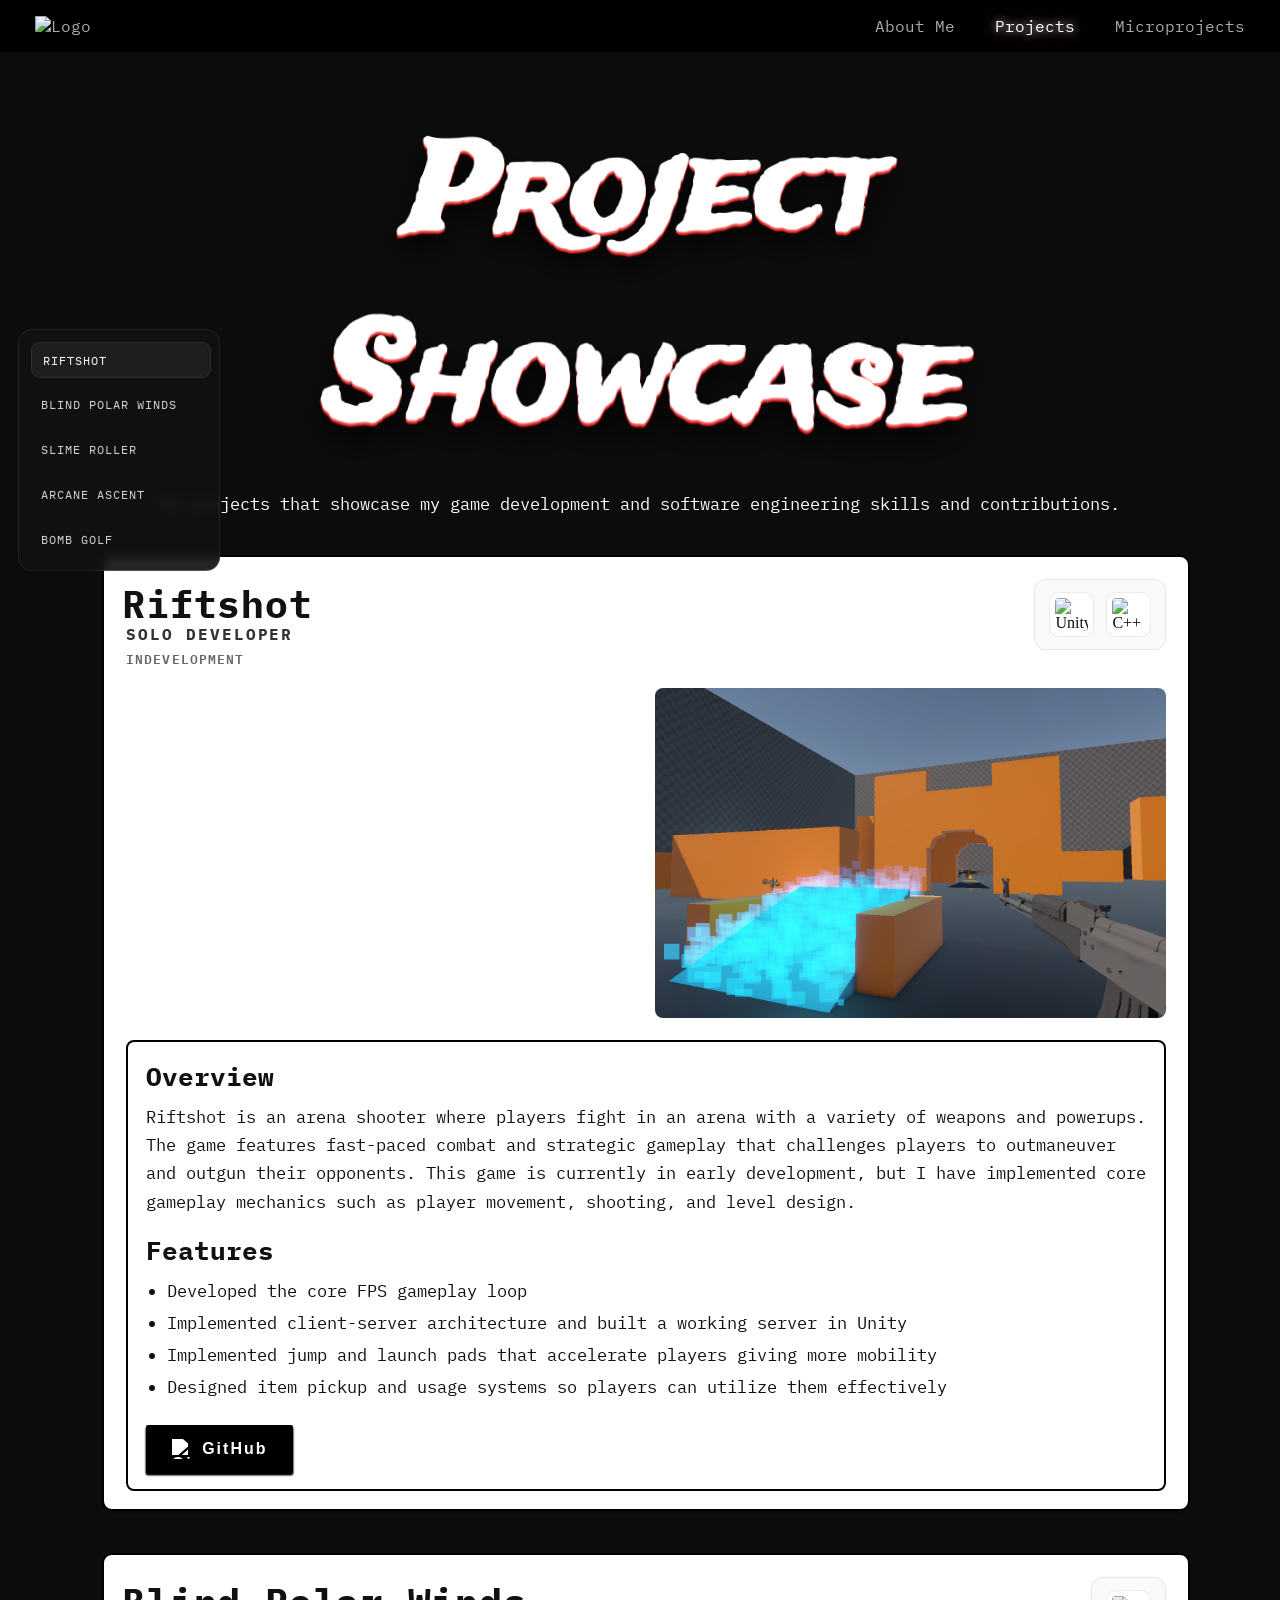
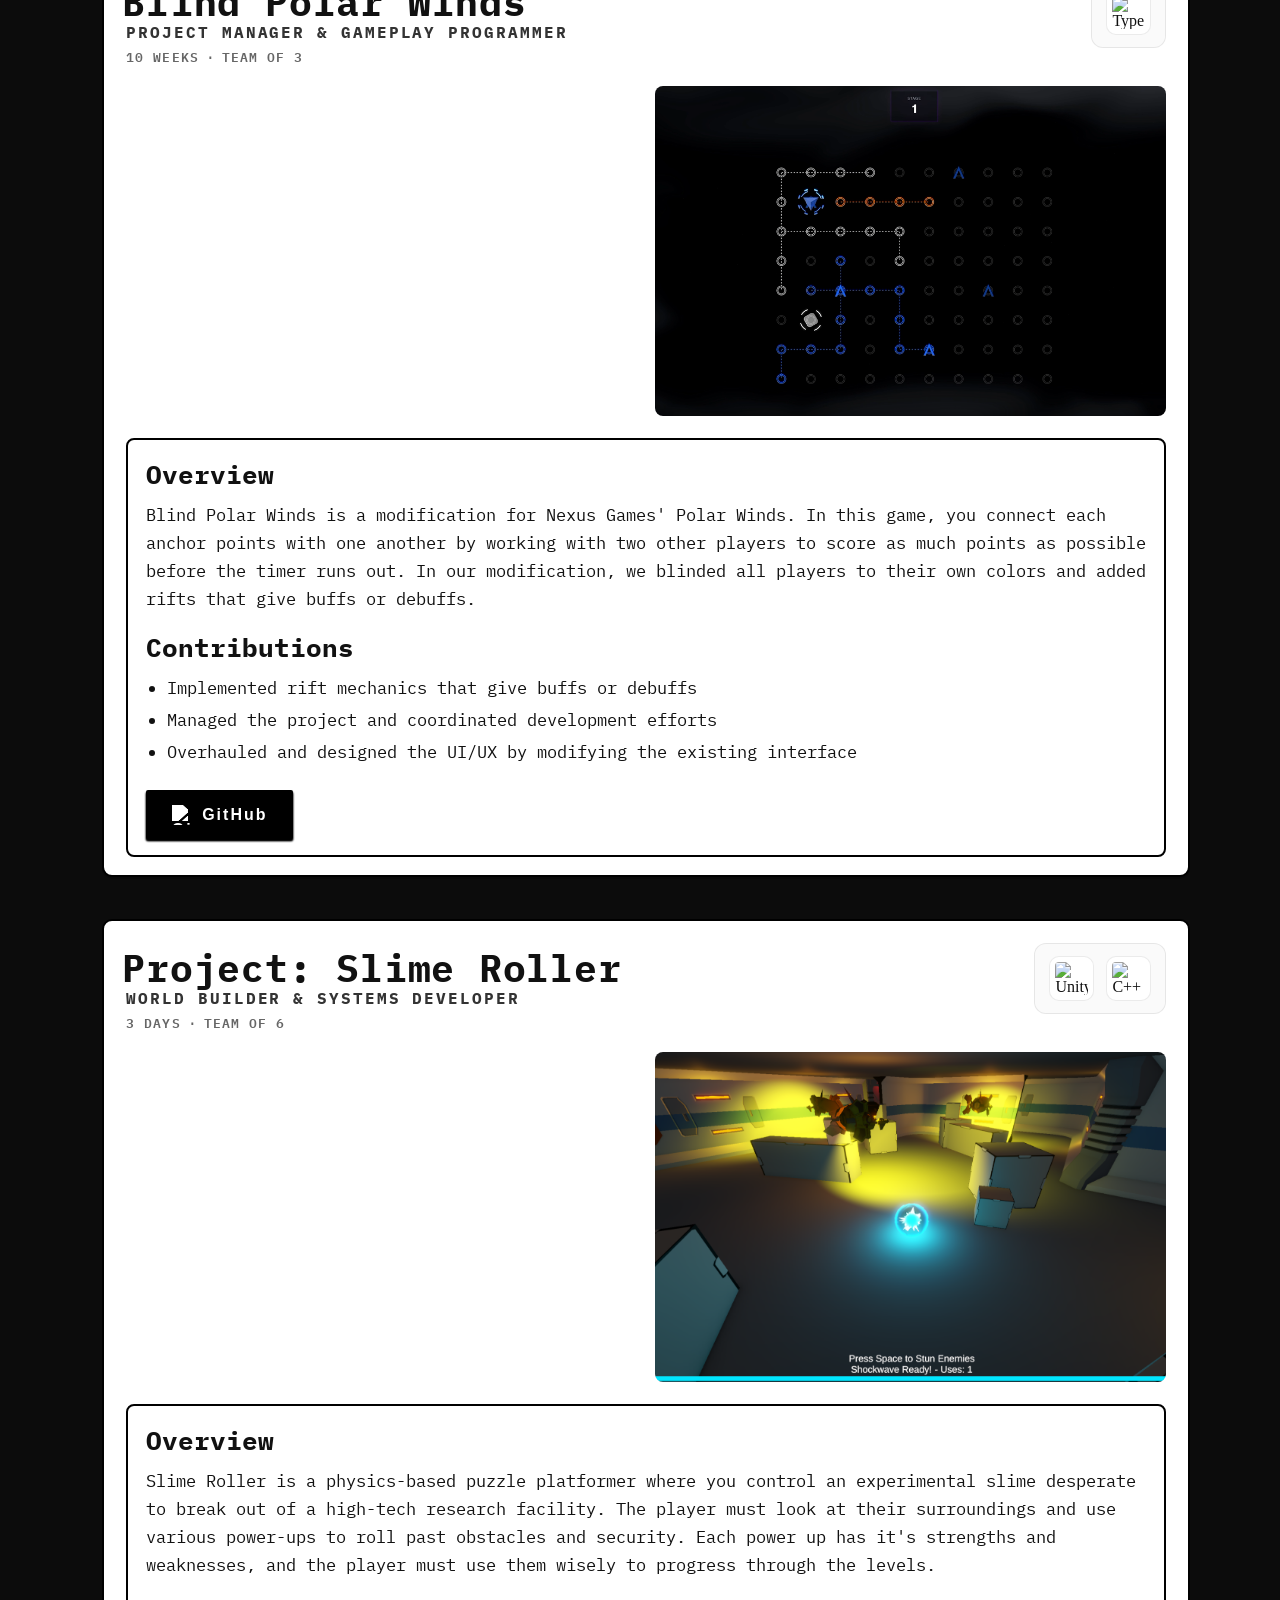
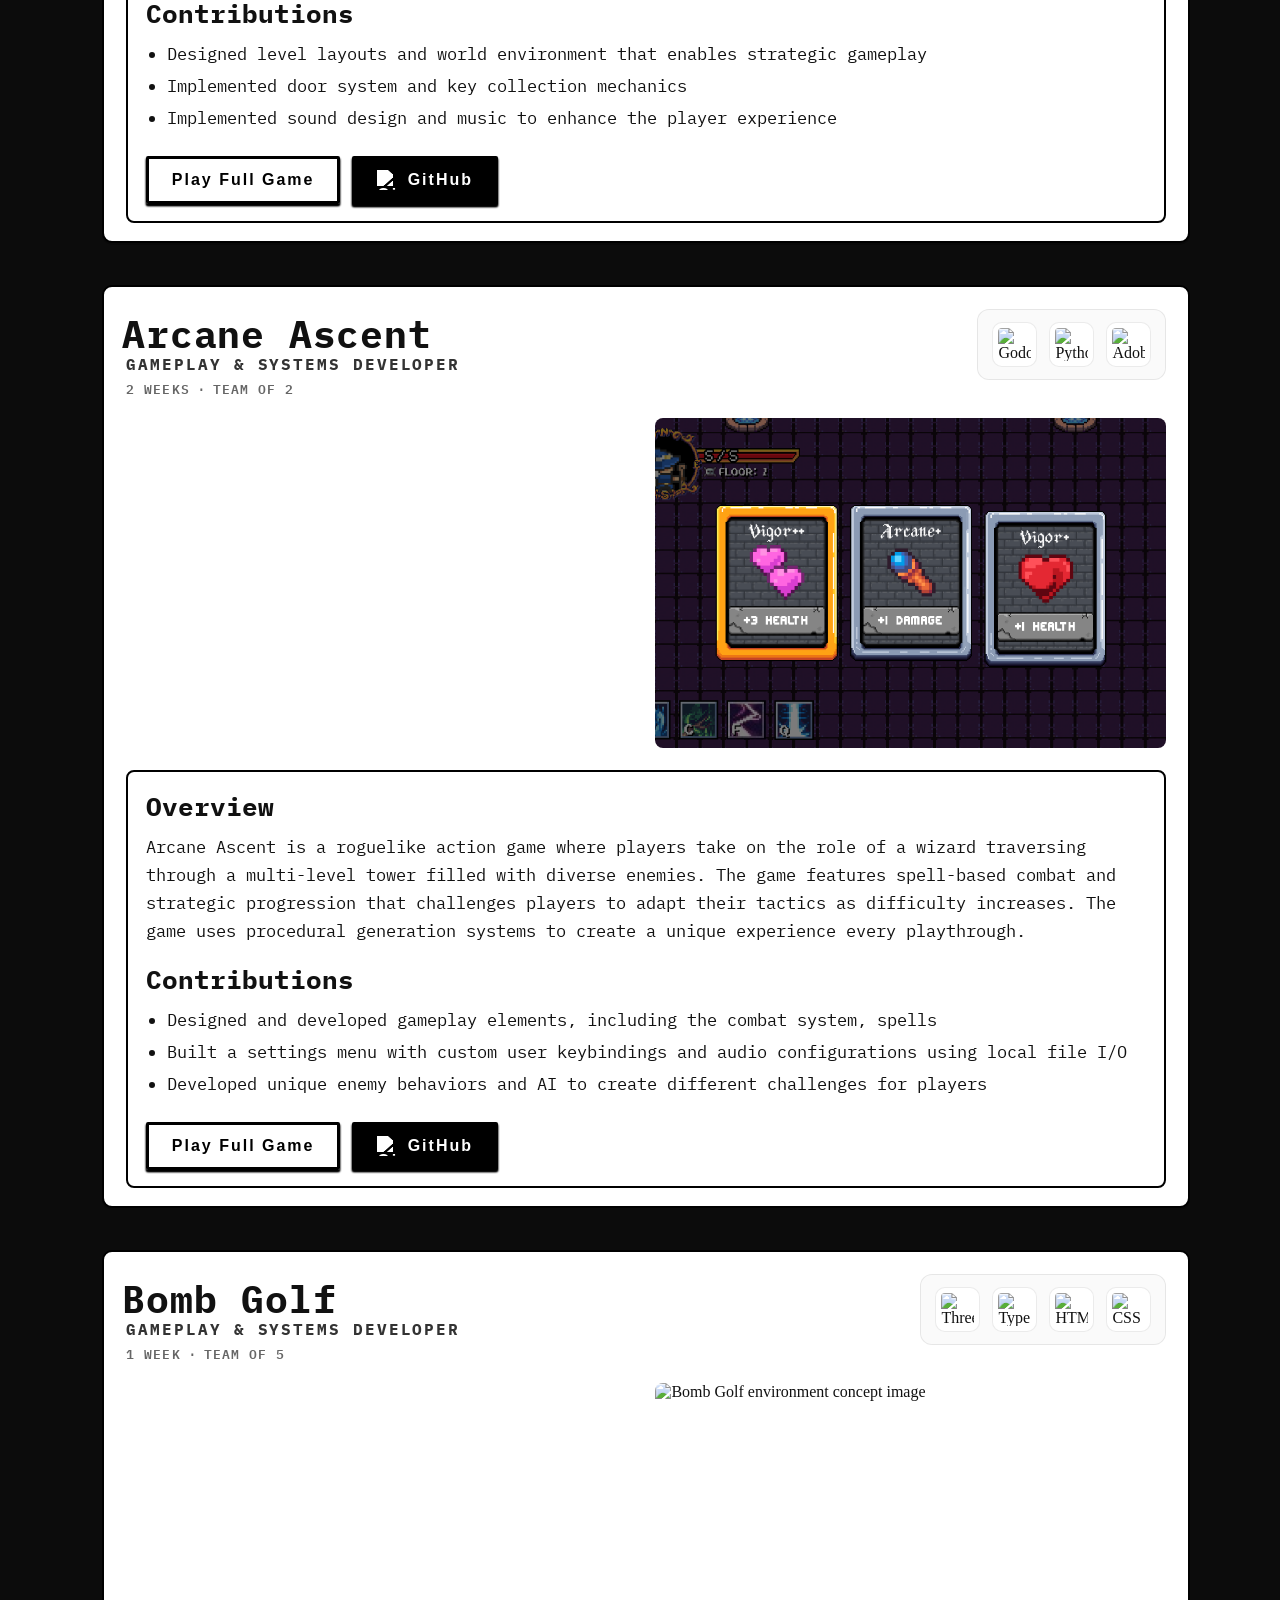
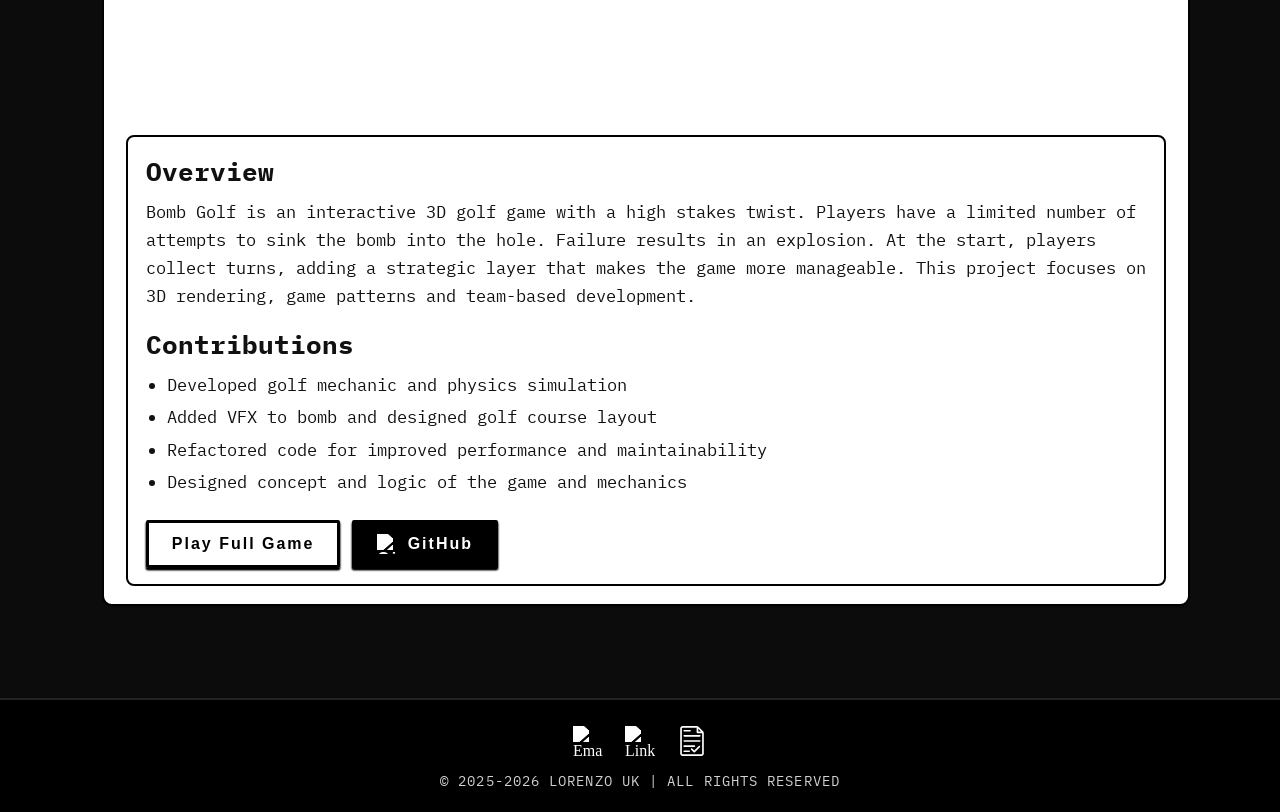
==== projects.html @ 1fa62e20 "Portfolio v3.2 - New Tabs Projects and Microprojects" ====
<!DOCTYPE html>
<html lang="en">
<head>
    <meta charset="UTF-8">
    <meta name="viewport" content="width=device-width, initial-scale=1.0">
    <title>Lorenzo Uk - Projects</title>
    <link rel="preconnect" href="https://fonts.googleapis.com">
    <link rel="preconnect" href="https://fonts.gstatic.com" crossorigin>
    <link href="https://fonts.googleapis.com/css2?family=Trade+Winds&display=swap" rel="stylesheet">
    <link href="https://fonts.googleapis.com/css2?family=IBM+Plex+Mono:ital,wght@0,100;0,200;0,300;0,400;0,500;0,600;0,700;1,100;1,200;1,300;1,400;1,500;1,600;1,700&family=Londrina+Outline&family=Rubik+Glitch&display=swap" rel="stylesheet">
    <link rel="icon" href="img/icons/logo.png" type="image/png">
    <link rel="stylesheet" href="style.css">
</head>
<body class="projects-page">

    <!-- Navigation Bar -->
    <nav class="navbar">
        <div class="home">
            <a href="index.html" class="nav-link nav-home"><img src="img/icons/logo.png" alt="Logo" class="logo"></a>
        </div>
        <a href="about.html" class="nav-link">About Me</a>
        <a href="projects.html" class="nav-link active">Projects</a>
        <a href="microprojects.html" class="nav-link">Microprojects</a>
    </nav>

    <nav class="project-side-nav" aria-label="Project navigation">
        <ul>
            <li><a href="#riftshot">Riftshot</a></li>
            <li><a href="#blind-polar-winds">Blind Polar Winds</a></li>
            <li><a href="#slime-roller">Slime Roller</a></li>
            <li><a href="#arcane-ascent">Arcane Ascent</a></li>
            <li><a href="#bomb-golf">Bomb Golf</a></li>
        </ul>
    </nav>

    <main>
        <!-- Projects -->
        <section class="project-showcase" id="projects">
        <div class="projects-overlay">
            <div class="projects">
            <div class="projects-text">
                <h1>Project Showcase</h1>
                <p>My projects that showcase my game development and software engineering skills and contributions.</p>
            </div>

            <div class="featured-project-card" id="riftshot" aria-label="Featured project showcase card">
                <div class="featured-project-header">
                    <div>
                        <h2>Riftshot</h2>
                        <div class="project-role">Solo Developer</div>
                        <div class="project-time">Indevelopment</div>
                    </div>
                    <div class="project-tech-icons" aria-label="Project engines and languages used">
                        <img class="icon-img" src="img/icons/unity.svg" alt="Unity">
                        <img class="icon-img" src="img/icons/c-plus-plus.svg" alt="C++">
                    </div>
                </div>

                <div class="featured-images">
                    <video autoplay muted loop playsinline data-pause-time="12.5">
                        <source src="img/showcase/riftshot/riftshot.mp4" type="video/mp4">
                        Your browser does not support HTML5 video.
                    </video>
                    <img src="img/showcase/riftshot/riftshot1.png" alt="Riftshot environment concept image">
                </div>

                <div class="project-details-stack">
                    <div class="detail-block">
                        <h3>Overview</h3>
                        <p>Riftshot is an arena shooter where players fight in an arena with a variety of weapons and powerups. The game features fast-paced combat and strategic gameplay that challenges players to outmaneuver and outgun their opponents. This game is currently in early development, but I have implemented core gameplay mechanics such as player movement, shooting, and level design.</p>
                        <h3>Features</h3>
                        <ul>
                            <li>Developed the core FPS gameplay loop</li>
                            <li>Implemented client-server architecture and built a working server in Unity</li>
                            <li>Implemented jump and launch pads that accelerate players giving more mobility</li>
                            <li>Designed item pickup and usage systems so players can utilize them effectively</li>
                        </ul>
                        <div class="project-actions">
                            <a class="project-link project-link-github" href="https://github.com/lorenzouk/projectapex" target="_blank" rel="noopener noreferrer" aria-label="GitHub repository for Project Apex">
                                <img src="img/icons/social-github.svg" alt="GitHub">
                                <span>GitHub</span>
                            </a>
                        </div>
                    </div>
                </div>
            </div>
            
            <div class="featured-project-card" id="blind-polar-winds" aria-label="Featured project showcase card">
                <div class="featured-project-header">
                    <div>
                        <h2>Blind Polar Winds</h2>
                        <div class="project-role">Project Manager & Gameplay Programmer</div>
                        <div class="project-time">10 Weeks ⋅ Team of 3</div>
                    </div>
                    <div class="project-tech-icons" aria-label="Project engines and languages used">
                        <img class="icon-img" src="img/icons/typescript.svg" alt="TypeScript">
                    </div>
                </div>

                <div class="featured-images">
                    <video autoplay muted loop playsinline data-pause-time="12.5">
                        <source src="img/showcase/blind/blind.mp4" type="video/mp4">
                        Your browser does not support HTML5 video.
                    </video>
                    <img src="img/showcase/blind/blind1.png" alt="Blind Polar Winds environment concept image">
                </div>

                <div class="project-details-stack">
                    <div class="detail-block">
                        <h3>Overview</h3>
                        <p>Blind Polar Winds is a modification for Nexus Games' Polar Winds. In this game, you connect each anchor points with one another by working with two other players to score as much points as possible before the timer runs out. In our modification, we blinded all players to their own colors and added rifts that give buffs or debuffs.</p>
                        <h3>Contributions</h3>
                        <ul>
                            <li>Implemented rift mechanics that give buffs or debuffs</li>
                            <li>Managed the project and coordinated development efforts</li>
                            <li>Overhauled and designed the UI/UX by modifying the existing interface</li>
                        </ul>
                        <div class="project-actions">
                            <a class="project-link project-link-github" href="https://github.com/lorenzouk/blind-polar-winds" target="_blank" rel="noopener noreferrer" aria-label="GitHub repository for Arcane Ascent">
                                <img src="img/icons/social-github.svg" alt="GitHub">
                                <span>GitHub</span>
                            </a>
                        </div>
                    </div>
                </div>
            </div>

            <div class="featured-project-card" id="slime-roller" aria-label="Featured project showcase card">
                <div class="featured-project-header">
                    <div>
                        <h2>Project: Slime Roller</h2>
                        <div class="project-role">World Builder & Systems Developer</div>
                        <div class="project-time">3 Days ⋅ Team of 6</div>

                    </div>
                    <div class="project-tech-icons" aria-label="Project engines and languages used">
                        <img class="icon-img" src="img/icons/unity.svg" alt="Unity">
                        <img class="icon-img" src="img/icons/c-plus-plus.svg" alt="C++">
                    </div>
                </div>

                <div class="featured-images">
                    <video autoplay muted loop playsinline data-pause-time="12.5">
                        <source src="img/showcase/slime/slime.mp4" type="video/mp4">
                        Your browser does not support HTML5 video.
                    </video>
                    <img src="img/showcase/slime/slime1.png" alt="Slime Roller environment concept image">
                </div>

                <div class="project-details-stack">
                    <div class="detail-block">
                        <h3>Overview</h3>
                        <p>Slime Roller is a physics-based puzzle platformer where you control an experimental slime desperate to break out of a high-tech research facility. The player must look at their surroundings and use various power-ups to roll past obstacles and security. Each power up has it's strengths and weaknesses, and the player must use them wisely to progress through the levels.</p>
                        <h3>Contributions</h3>
                        <ul>
                            <li>Designed level layouts and world environment that enables strategic gameplay</li>
                            <li>Implemented door system and key collection mechanics</li>
                            <li>Implemented sound design and music to enhance the player experience</li>
                        </ul>
                        <div class="project-actions">
                        <a class="project-link project-link-github" href="https://github.com/Edison272/SlimeRoller" target="_blank" rel="noopener noreferrer" aria-label="GitHub repository for Arcane Ascent">
                            <img src="img/icons/social-github.svg" alt="GitHub">
                            <span>GitHub</span>
                        </a>
                        <a class="project-link project-link-primary" href="https://lorenzouk.itch.io/project-slime-roller" target="_blank" rel="noopener noreferrer">
                            <span>Play Full Game</span>
                        </a>
                        </div>
                    </div>
                </div>
            </div>

            <div class="featured-project-card" id="arcane-ascent" aria-label="Featured project showcase card">
                <div class="featured-project-header">
                    <div>
                        <h2>Arcane Ascent</h2>
                        <div class="project-role">Gameplay & Systems Developer</div>
                        <div class="project-time">2 Weeks ⋅ Team of 2</div>

                    </div>
                    <div class="project-tech-icons" aria-label="Project engines and languages used">
                        <img class="icon-img" src="img/icons/godot.svg" alt="Godot">
                        <img class="icon-img" src="img/icons/python.svg" alt="Python">
                        <img class="icon-img" src="img/icons/adobe-photoshop.svg" alt="Adobe Photoshop">
                    </div>
                </div>

                <div class="featured-images">
                        <video autoplay muted loop playsinline data-pause-time="10">
                            <source src="img/showcase/arcaneascent/arcaneascent.mp4" type="video/mp4">
                            Your browser does not support HTML5 video.
                        </video>
                    <img src="img/showcase/arcaneascent/arcaneascent1.png" alt="Arcane Ascent environment concept image">
                </div>

                <div class="project-details-stack">
                    <div class="detail-block">
                        <h3>Overview</h3>
                        <p>Arcane Ascent is a roguelike action game where players take on the role of a wizard traversing through a multi-level tower filled with diverse enemies. The game features spell-based combat and strategic progression that challenges players to adapt their tactics as difficulty increases. The game uses procedural generation systems to create a unique experience every playthrough.</p>
                        <h3>Contributions</h3>
                        <ul>
                            <li>Designed and developed gameplay elements, including the combat system, spells</li>
                            <li>Built a settings menu with custom user keybindings and audio configurations using local file I/O</li>
                            <li>Developed unique enemy behaviors and AI to create different challenges for players</li>
                        </ul>
                        <div class="project-actions">
                        <a class="project-link project-link-github" href="https://github.com/Simpanzee/Arcane-Ascent" target="_blank" rel="noopener noreferrer" aria-label="GitHub repository for Arcane Ascent">
                            <img src="img/icons/social-github.svg" alt="GitHub">
                            <span>GitHub</span>
                        </a>
                        <a class="project-link project-link-primary" href="https://simpanzee05.itch.io/arcane-ascent" target="_blank" rel="noopener noreferrer">
                            <span>Play Full Game</span>
                        </a>
                        </div>
                    </div>
                </div>
            </div>

            <div class="featured-project-card" id="bomb-golf" aria-label="Featured project showcase card">
                <div class="featured-project-header">
                    <div>
                        <h2>Bomb Golf</h2>
                        <div class="project-role">Gameplay & Systems Developer</div>
                        <div class="project-time">1 Week ⋅ Team of 5</div>

                    </div>
                    <div class="project-tech-icons" aria-label="Project engines and languages used">
                        <img class="icon-img" src="img/icons/three.png" alt="Three.js">
                        <img class="icon-img" src="img/icons/typescript.svg" alt="TypeScript">
                        <img class="icon-img" src="img/icons/html5.svg" alt="HTML">
                        <img class="icon-img" src="img/icons/css.svg" alt="CSS">
                    </div>
                </div>

                <div class="featured-images">
                        <video autoplay muted loop playsinline data-pause-time="10">
                            <source src="img/showcase/bombgolf/bombgolf.mp4" type="video/mp4">
                            Your browser does not support HTML5 video.
                        </video>
                    <img src="img/showcase/bombgolf/bombgolf1.png" alt="Bomb Golf environment concept image">
                </div>

                <div class="project-details-stack">
                    <div class="detail-block">
                        <h3>Overview</h3>
                        <p>Bomb Golf is an interactive 3D golf game with a high stakes twist. Players have a limited number of attempts to sink the bomb into the hole. Failure results in an explosion. At the start, players collect turns, adding a strategic layer that makes the game more manageable. This project focuses on 3D rendering, game patterns and team-based development.</p>
                        <h3>Contributions</h3>
                        <ul>
                            <li>Developed golf mechanic and physics simulation</li>
                            <li>Added VFX to bomb and designed golf course layout</li>
                            <li>Refactored code for improved performance and maintainability</li>
                            <li>Designed concept and logic of the game and mechanics</li>
                        </ul>
                        <div class="project-actions">
                            <a class="project-link project-link-github" href="https://github.com/lorenzouk/bomb-golf" target="_blank" rel="noopener noreferrer" aria-label="GitHub repository for Bomb Golf">
                                <img src="img/icons/social-github.svg" alt="GitHub">
                                <span>GitHub</span>
                            </a>
                            <a class="project-link project-link-primary" href="https://lorenzouk.github.io/bomb-golf/" target="_blank" rel="noopener noreferrer">
                                <span>Play Full Game</span>
                            </a>
                        </div>
                    </div>
                </div>
            </div>

            </div>
        </div>
        </section>

        <!-- Footer -->
        <footer>
            <nav class="socials" id="socials" aria-label="Social media links">
                    <a href="mailto:lorenzokiri.uk@gmail.com" target="_blank" rel="noopener noreferrer" aria-label="Email">
                        <img src="img/icons/social-email.svg" alt="Email" class="social-icon" width="40" height="40">
                    </a>
                    <a href="https://www.linkedin.com/in/lorenzo-uk/" target="_blank" rel="noopener noreferrer" aria-label="LinkedIn">
                        <img src="img/icons/social-linkedin.svg" alt="LinkedIn" class="social-icon" width="40" height="40">
                    </a>
                    <a href="downloads/lorenzo_uk_resume.pdf" target="_blank" rel="noopener noreferrer" aria-label="Resume">
                        <img src="img/icons/resume.svg" alt="Resume" class="social-icon" width="40" height="40">
                    </a>
                    </nav>
            <p class="copyright">&copy; 2025-2026 Lorenzo Uk | All rights reserved</p>
        </footer>
  </main>
  <script src="script.js"></script>
</body>
</html>
---- style.css ----
/* Base */
body {
  margin: 0;
}

/* Logo */
.home {
  margin-right: auto;
  display: flex;
  align-items: center;
}

.logo {
  height: 20px;
  width: auto;
  transition: filter 0.2s ease, transform 0.2s ease;
}

.home a {
  display: inline-flex;
  align-items: center;
  transition: transform 0.2s ease;
}

.home a:hover .logo,
.home a.active .logo {
  filter: brightness(0) saturate(100%) invert(19%) sepia(91%) saturate(7244%) hue-rotate(357deg) brightness(91%) contrast(120%) drop-shadow(0 0 10px rgba(255, 90, 90, 0.9));
  transform: scale(1.06);
}

/* Typography */
h1 {
  font-size: 130px;
  font-family: "Trade Winds", system-ui;
  margin-bottom: 1px;
  text-shadow:
    0 1px 0 #ff7d7d,
    0 2px 0 #e65858,
    0 3px 0 #c82f2f,
    0 4px 0 #990d0d,
    0 10px 18px rgba(0, 0, 0, 0.50),
    0 16px 28px rgba(0, 0, 0, 0.40),
    0 24px 40px rgba(0, 0, 0, 0.30);
  transform: perspective(500px) rotateX(6deg) rotateY(-2deg);
}

h2 {
  font-size: 30px;
  margin: 0;
}

h3 {
  font-family: "Londrina Outline", "Rubik Glitch", sans-serif;
  font-size: clamp(2.2rem, 3.5vw, 3rem);
  color: #ff2a2a;
  text-shadow:
    0 0 1px #000000,
    0 0 4px #ff6b6b,
    0 0 8px rgba(255, 26, 26, 0.35),
    0 1px 0 #000000,
    0 2px 0 #000000,
    0 3px 0 #000000,
    0 10px 18px rgba(0, 0, 0, 0.60),
    0 16px 28px rgba(0, 0, 0, 0.45);
  transform: perspective(700px) rotateX(6deg) rotateY(-2deg);
  margin-top: 0;
  margin-left: -8px;
}

h4 {
  font-size: 30px;
  margin-top: 0;
  margin-bottom: 18px;
  font-family: "Trade Winds", system-ui;
  color: #fefcfc;
  text-shadow:
    0 1px 0 #ff7d7d,
    0 2px 0 #e65858,
    0 3px 0 #c82f2f,
    0 4px 0 #990d0d,
    0 10px 18px rgba(0, 0, 0, 0.50),
    0 16px 28px rgba(0, 0, 0, 0.40),
    0 24px 40px rgba(0, 0, 0, 0.30);
  transform: perspective(500px) rotateX(6deg) rotateY(-2deg);
}

p {
  font-size: 16.5px;
  font-family: "IBM Plex Mono", monospace;
}

.role-prefix {
  color: #d9f6ff;
}

.role-text {
  display: inline-block;
  margin-left: 250px;
  margin-top: -10px;
  font-family: "Londrina Outline", "Rubik Glitch", sans-serif;
  font-size: clamp(2.2rem, 3.5vw, 3rem);
  color: #ff2a2a;
  text-shadow:
    0 0 1px #000000,
    0 0 4px #ff6b6b,
    0 0 8px rgba(255, 26, 26, 0.35),
    0 1px 0 #000000,
    0 2px 0 #000000,
    0 3px 0 #000000,
    0 10px 18px rgba(0, 0, 0, 0.60),
    0 16px 28px rgba(0, 0, 0, 0.45);
  transform: perspective(700px) rotateX(6deg) rotateY(-2deg);
  transition: opacity 0.35s ease, transform 0.35s ease;
}

.role-text.show {
  opacity: 1;
  transform: translateY(0) scale(1);
}

.role-text:not(.show) {
  opacity: 0;
  transform: translateY(8px) scale(0.97);
}

.role-cursor {
  color: #ffffff;
  animation: cursorBlink 1s steps(1) infinite;
}

/* Navigation */
.navbar {
  position: fixed;
  top: 0;
  left: 0;
  background-color: black;
  box-sizing: border-box;
  display: flex;
  padding: 2px 15px;
  width: 100%;
  z-index: 1000;
}

.navbar a,
.navbar .nav-link {
  color: rgb(172, 171, 171);
  text-decoration: none;
  padding: 14px 20px;
  font-size: 16px;
  font-family: "IBM Plex Mono", monospace;
  transition: color 0.3s ease, text-shadow 0.3s ease, box-shadow 0.3s ease, transform 0.2s ease;
}

.navbar .nav-link {
  display: inline-flex;
  align-items: center;
  justify-content: center;
  border-radius: 6px;
}

.navbar .nav-link:hover,
.navbar .nav-link.active {
  color: #fff;
  text-shadow: 0 0 8px rgba(255, 255, 255, 0.8), 0 0 18px rgba(255, 90, 90, 0.7);
  box-shadow: none;
  transform: none;
}

.navbar .nav-link.active {
  filter: brightness(1.15);
}

.navbar a:hover {
  color: #fff;
  filter: none;
}

/* Hero */
.name {
  position: relative;
  height: 60vh;
  overflow: hidden;
}

.name .bg-video {
  position: absolute;
  top: 50%;
  left: 50%;
  width: 1920px;
  height: 1080px;
  transform: translate(-50%, -50%);
  object-fit: contain;
  z-index: -1;
  pointer-events: none;
}

.overlay {
  width: 100%;
  height: 100%;
  background: linear-gradient(rgba(0, 0, 0, 0.65), rgba(0, 0, 0, 0.75));
}

.name-layout {
  position: absolute;
  inset: 0;
  display: flex;
  align-items: center;
  justify-content: flex-start;
  gap: 40px;
  padding: 0 8%;
  box-sizing: border-box;
}

.hero-photo {
  width: 330px !important;
  height: auto !important;
  object-fit: contain !important;
  filter: drop-shadow(0 0 10px rgba(0, 0, 0, 0.55));
  opacity: 0.95;
  margin-top: 200px;
}

.name-text {
  position: absolute;
  top: 54%;
  left: 50%;
  transform: translate(-50%, -50%);
  text-align: center;
  color: white;
  line-height: 0.9;
}

.name-text h1 {
  letter-spacing: 2px;
  margin-bottom: 0;
  text-shadow:
    0 2px 0 #ffbfbf,
    0 4px 0 #ff8c8c,
    0 6px 0 #f04d4d,
    0 8px 0 #d81c1c,
    0 12px 20px rgba(0, 0, 0, 0.60),
    0 20px 34px rgba(0, 0, 0, 0.42),
    0 28px 46px rgba(0, 0, 0, 0.30);
  transform: perspective(700px) rotateX(8deg) rotateY(-3deg);
}

/* Bio Section */
.bio-section {
  background-color: #0a0a0a;
  padding: 40px 8%;
  border-top: 1px solid #222;
  border-bottom: 1px solid #222;
}

.bio-container {
  max-width: 1200px;
  margin: 0 auto;
  display: flex;  align-items: center;
  justify-content: space-between;
  gap: 60px;
  padding: 50px;
}

.bio-text {
  color: #d9d9d9;
  font-size: 18px;
  line-height: 1.6;
  font-family: "IBM Plex Mono", monospace;
  margin: 0;
}

.tech-stack {
  display: flex;
  flex-direction: column;
  align-items: center;
  border: 2px solid #ff0000;
  padding: 25px 35px;
  border-radius: 8px;
  box-shadow: 0 0 15px rgba(169, 0, 0, 0.636), 0 0 30px rgba(0, 0, 0, 0.5);
  transition: all 0.3s ease;
}

.tech-icons {
  display: grid;
  grid-template-columns: repeat(5, 1fr);
  gap: 20px;
}

.tech-icons img {
  width: 40px;
  height: 40px;
  opacity: 0.8;
  transition: opacity 0.3s ease, transform 0.3s ease;
}

.tech-icons img:hover {
  opacity: 1;
  transform: scale(1.1);
}

.tech-icons a {
  display: flex;
  text-decoration: none;
}

.content-box {
  transition: transform 0.2s ease, box-shadow 0.2s ease;
}

body.microprojects-page .content-box:has(.project-link),
body.microprojects-page .content-box:has(.project-link):hover,
body.microprojects-page .content-box:hover {
  cursor: default;
  transform: none;
  box-shadow: 2px 2px 8px rgba(0,0,0,0.2);
}

.content-box:has(.project-link) {
  cursor: pointer;
}

.content-box:has(.project-link):hover {
  transform: scale(1.02);
}

/* Buttons and Links */
button {
  font-size: 15px;
  font-family: 'FFFFORWA', sans-serif;
  letter-spacing: 2px;
  font-weight: bold;
  text-align: center;
  padding: 0.7em 2em;
  border: 3px solid #000;
  border-radius: 2px;
  background: none;
  color: #000;
  text-decoration: none;
  box-shadow: 0 2px 2px black, 0 2px 2px black;
  transition: 0.3s ease all;
  position: relative;
  z-index: 1;
}

button:before {
  content: '';
  position: absolute;
  top: 0;
  left: 50%;
  right: 50%;
  bottom: 0;
  background-color: black;
  opacity: 0;
  transition: 0.5s all ease;
  z-index: -1;
}

button:hover,
button:focus-visible {
  color: white;
}

button:hover:before,
button:focus-visible:before {
  left: 0;
  right: 0;
  opacity: 1;
}

button:active {
  transform: scale(0.9);
}

.project-actions {
  display: flex;
  align-items: center;
  justify-content: flex-start;
  gap: 12px;
  flex-wrap: wrap;
  margin-top: 1.5rem;
}

.project-link {
  display: inline-flex;
  align-items: center;
  justify-content: center;
  gap: 0.65rem;
  min-height: 48px;
  padding: 0.7em 1.4em;
  font-family: 'Raleway', sans-serif;
  letter-spacing: 2px;
  font-weight: bold;
  border: 3px solid #000;
  border-radius: 2px;
  background: none;
  color: #000;
  text-decoration: none;
  box-shadow: 0 2px 2px black, 0 2px 2px black;
  transition: 0.3s ease all;
  position: relative;
  z-index: 1;
  box-sizing: border-box;
}

.resume-button {
  margin-top: 1.75rem;
  border-color: #ff2a2a;
  color: #ff2a2a;
  box-shadow: 0 2px 2px rgba(255, 42, 42, 0.7), 0 2px 2px rgba(255, 42, 42, 0.7);
}

.project-link.resume-button:before {
  content: '';
  position: absolute;
  top: 0;
  left: 50%;
  right: 50%;
  bottom: 0;
  background-color: #ff2a2a;
  opacity: 0;
  transition: 0.5s all ease;
  z-index: -1;
}

.project-link.resume-button:hover,
.project-link.resume-button:focus-visible {
  color: #fff;
}

.project-link.resume-button:hover:before,
.project-link.resume-button:focus-visible:before {
  left: 0;
  right: 0;
  opacity: 1;
}

.project-link:before {
  content: '';
  position: absolute;
  top: 0;
  left: 50%;
  right: 50%;
  bottom: 0;
  background-color: #000;
  opacity: 0;
  transition: 0.5s all ease;
  z-index: -1;
}

.project-link:hover,
.project-link:focus-visible {
  color: #fff;
}

.project-link:hover:before,
.project-link:focus-visible:before {
  left: 0;
  right: 0;
  opacity: 1;
}

.project-link:active {
  transform: scale(0.9);
}

.project-link img {
  width: 20px;
  height: 20px;
  display: block;
  filter: brightness(0) saturate(100%);
}

.project-link:hover img,
.project-link:focus-visible img {
  filter: brightness(0) invert(1);
}

.project-link-primary {
  order: 1;
  flex: 0 0 auto;
}

.project-link-github {
  order: 2;
  min-width: 132px;
  background-color: #000;
  color: #fff;
}

.project-link-github:before {
  background-color: #fff;
}

.project-link-github img {
  filter: brightness(0) invert(1);
}

.project-link-github:hover,
.project-link-github:focus-visible {
  color: #000;
}

.project-link-github:hover img,
.project-link-github:focus-visible img {
  filter: brightness(0) saturate(100%);
}

.project-icons {
  margin: 0.75rem 0 0.2rem;
}

.project-icons .icon-img {
    width: 24px;
    height: auto;
    margin-right: 0.4rem;
    vertical-align: middle;
    animation: none !important;
    transition: none !important;
    filter: none !important;
    cursor: default !important;
}

.project-icons .icon-img:hover {
    transform: none !important;
    filter: none !important;
}

.project-role {
    font-size: 0.72rem;
    font-weight: 700;
    letter-spacing: 0.16em;
    text-transform: uppercase;
    color: #666;
  margin: 0 0 0.9rem;
}

.box {
  color: black;
  width: 260px;
  padding: 20px;
  border-radius: 10px;
  background: linear-gradient(135deg, #ffffff 0%, #f9f9f9 100%);
  box-shadow: 2px 2px 8px rgba(0,0,0,0.2);
  transition: all 0.4s ease;
  opacity: 0;
  transform: translateY(40px);
  position: relative;
  overflow: hidden;
}

.box::before {
  position: absolute;
  top: -50%;
  left: -50%;
  width: 200%;
  height: 200%;
  background: radial-gradient(circle, rgba(255,255,255,0.3) 0%, transparent 70%);
  opacity: 0;
  transition: opacity 0.4s ease;
  pointer-events: none;
}

.box:hover::before {
  opacity: 1;
}

.box:hover {
  transform: translateY(-12px) scale(1.03);
  box-shadow: 0 12px 24px rgba(0, 0, 0, 0.25), 0 0 40px rgba(0, 0, 0, 0.1);
}

.contact {
  max-width: 900px;
  margin: 0 auto;
  text-align: center;
}

.contact h3 {
  margin-bottom: 12px;
  margin-left: 0;
}

.contact p {
  margin: 0 auto;
  max-width: 700px;
  color: #d9d9d9;
  line-height: 1.7;
  font-size: 1rem;
}

.socials {
  display: flex;
  align-items: center;
  gap: 18px;
  flex-wrap: wrap;
  margin: 28px auto 0;
  margin-left: -7px;
  max-width: 900px;
}

.socials a {
  display: inline-flex;
  align-items: center;
  justify-content: center;
  width: 42px;
  height: 42px;
  border: none;
  background: transparent;
  border-radius: 0;
  transition: transform 0.2s ease;
}

.social-icon {
  width: 38px;
  height: 38px;
  display: block;
  object-fit: contain;
  filter: brightness(0) invert(1);
  transition: filter 0.2s ease;
}

.socials a:hover .social-icon {
  filter: brightness(0) saturate(100%) invert(24%) sepia(99%) saturate(7120%) hue-rotate(352deg) brightness(95%) contrast(105%);
}

footer .socials {
  display: flex;
  align-items: center;
  justify-content: center;
  gap: 14px;
  flex-wrap: wrap;
  margin: 0 auto;
  width: 100%;
}

footer .socials a {
  width: 38px;
  height: 38px;
}

footer .social-icon {
  width: 30px;
  height: 30px;
}

footer {
  display: flex;
  flex-direction: column;
  justify-content: center;
  align-items: center;
  gap: 12px;
  background: #000000;
  border-top: 1px solid #222;
  padding: 22px 16px;
  width: 100%;
  box-sizing: border-box;
}

.copyright {
  margin: 0;
  color: #d1d1d1;
  font-size: 0.85rem;
  letter-spacing: 0.08em;
  text-transform: uppercase;
  text-align: center;
}


/* Projects */
.projects-page {
  background: #171717;
  scroll-behavior: smooth;
}

.projects-page .project-side-nav {
  position: fixed;
  left: 18px;
  top: 50%;
  transform: translateY(-50%);
  width: 200px;
  background: rgba(18, 18, 18, 0.92);
  border: 1px solid rgba(255, 255, 255, 0.08);
  border-radius: 14px;
  z-index: 1200;
  backdrop-filter: blur(4px);
}

.projects-page .project-side-nav ul {
  list-style: none;
  margin: 0;
  padding: 12px 10px;
  display: flex;
  flex-direction: column;
  gap: 8px;
}

.projects-page .project-side-nav a {
  display: block;
  padding: 10px 12px;
  border-radius: 9px;
  color: #d9d9d9;
  text-decoration: none;
  font-family: "IBM Plex Mono", monospace;
  font-size: 0.78rem;
  letter-spacing: 0.08em;
  text-transform: uppercase;
  line-height: 1.35;
  transition: background-color 0.2s ease, color 0.2s ease, box-shadow 0.2s ease, transform 0.2s ease;
}

.projects-page .project-side-nav a:hover,
.projects-page .project-side-nav a.active {
  background: rgba(255, 255, 255, 0.06);
  color: #ffffff;
  box-shadow: inset 0 0 0 1px rgba(255, 255, 255, 0.08);
  transform: translateX(2px);
}

.project-showcase {
  background-color: #171717;
  border-top: 1px solid #151515;
  border-bottom: 1px solid #222;
}

.project-showcase .projects-overlay {
  background: rgba(10, 10, 10, 0.82);
  padding: 50px 8%;
}

.projects-background {
  position: relative;
  overflow: hidden;
  background: linear-gradient(135deg, #0b0b0b 0%, #232323 100%);
}

.projects {
  justify-content: space-between;
  margin: 0 auto;
  color: white;
}

.projects-overlay {
  background: rgba(0, 0, 0, 0.7);
  position: relative;
  z-index: 2;
  padding: 50px;
}

.projects-text {
  text-align: center;
  margin-top: -60px;
  margin-bottom: 40px;
}


.featured-project-card {
  width: min(1040px, 100%);
  margin: 0 auto 42px;
  padding: 22px 22px 18px;
  background: #ffffff;
  border: 2px solid #000000;
  border-radius: 10px;
  color: #111111;
  box-shadow: 0 2px 0 rgba(0, 0, 0, 0.25);
  scroll-margin-top: 90px;
}

.featured-project-header {
  display: flex;
  align-items: center;
  justify-content: space-between;
  gap: 16px;
  margin-bottom: 18px;
}

.featured-project-header > div:first-child {
  display: flex;
  flex-direction: column;
  justify-content: center;
}

.featured-tag {
  display: inline-block;
  padding: 6px 10px;
  margin-bottom: 10px;
  border-radius: 999px;
  font-size: 0.68rem;
  font-family: "IBM Plex Mono", monospace;
  letter-spacing: 0.12em;
  text-transform: uppercase;
}

.featured-project-card h2 {
  margin: 0;
  font-size: clamp(1.9rem, 3vw, 3.2rem);
  font-family: "IBM Plex Mono", monospace;
  font-weight: 700;
  letter-spacing: 0.02em;
  text-shadow: none;
  margin-left: -4px;
  color: #111111;
}

.featured-project-card .project-role {
  margin: -3px 0 0;
  font-size: 1rem;
  font-family: "IBM Plex Mono", monospace;
  font-weight: 700;
  letter-spacing: 0.12em;
  text-transform: uppercase;
  color: #333333;
}

.featured-project-card .project-time {
  margin: 6px 0 0;
  font-size: 0.8rem;
  font-family: "IBM Plex Mono", monospace;
  font-weight: 600;
  letter-spacing: 0.08em;
  text-transform: uppercase;
  color: #666666;
}

.project-tech-icons {
  display: flex;
  align-items: center;
  justify-content: flex-end;
  flex-wrap: wrap;
  gap: 12px;
  padding: 12px 14px;
  background: rgba(0, 0, 0, 0.02);
  border: 1px solid rgba(0, 0, 0, 0.08);
  border-radius: 12px;
  height: fit-content;
  align-self: flex-start;
  margin-top: 0px;
}

.project-tech-icons .icon-img {
  width: 33px;
  height: 33px;
  object-fit: contain;
  border-radius: 10px;
  padding: 5px;
  background: #ffffff;
  border: 1px solid rgba(0, 0, 0, 0.08);
}

.featured-images {
  display: grid;
  grid-template-columns: repeat(2, minmax(0, 1fr));
  gap: 18px;
  margin-bottom: 22px;
  align-items: stretch;
}

.featured-images img,
.featured-images video {
  display: block;
  width: 100%;
  height: 100%;
  min-height: 330px;
  aspect-ratio: 16 / 10;
  object-fit: cover;
  border-radius: 8px;
  border: none;
  background: transparent;
  box-shadow: none;
}

.cycle-image {
  transition: opacity 2.4s ease-in-out;
  opacity: 1;
}

.project-details-stack {
  display: flex;
  flex-direction: column;
  gap: 18px;
  margin-top: 8px;
}

.detail-block {
  padding: 18px 18px 16px;
  background: #ffffff;
  border: 2px solid #000000;
  border-radius: 8px;
  box-shadow: none;
}

.detail-block h3 {
  margin: 0 0 10px;
  font-size: clamp(1.4rem, 2vw, 2rem);
  font-family: "IBM Plex Mono", monospace;
  color: #111111;
  text-shadow: none;
  transform: none;
}

.detail-block h3 + p {
  margin-top: 0;
  margin-bottom: 18px;
}

.detail-block p:last-child {
  margin-bottom: 0;
}

.detail-block p,
.detail-block li {
  margin: 0;
  color: #111111;
  line-height: 1.7;
  font-family: "IBM Plex Mono", monospace;
  font-size: 16.5px;
}

.detail-block ul {
  margin: 0;
  padding-left: 1.3rem;
  display: grid;
  gap: 0.25rem;
}

.detail-block li {
  list-style: disc;
}

.content-box {
  color: black;
  flex: 0 0 calc((100% - 24px) / 2);
  min-width: 340px;
  max-width: 1220px;
  padding: 16px;
  margin: 0 auto;
  box-sizing: border-box;
  border: 2px solid #444;
  border-radius: 10px;
  background-color: #f9f9f9;
  box-shadow: 2px 2px 8px rgba(0,0,0,0.2);
  transition: all 0.6s ease;
}

.projects-track .content-box + .content-box {
  margin-top: 20px;
}

.content-box-split {
  display: flex;
  align-items: flex-start;
  gap: 20px;
}

.content-box-split .showcase-section {
  flex: 0 0 42%;
  width: auto;
  margin: 0;
}

.content-box-split .contents {
  flex: 1;
  min-width: 0;
  position: relative;
  padding-right: 0;
}

.content-box-split .project-icons {
  position: absolute;
  top: -7px;
  right: 0;
  margin: 0;
  display: flex;
  align-items: center;
  gap: 0.6rem;
}

.content-box-split .project-icons .icon-img {
  width: 36px;
  margin-right: 0;
}

.content-box:hover {
  transform: scale(1.02);
  box-shadow: 4px 4px 16px rgba(0, 0, 0, 0.3);
}

.content-box h2 {
  margin: 8px 0 4px;
  line-height: 1.05;
}

.content-box h2,
.content-box .project-role,
.content-box p {
  font-family: "IBM Plex Mono", monospace;
}

.project-role {
  line-height: 1;
  margin: 0 0 0.95rem;
}

.content-box .project-icons {
  margin: 0.9rem 0 0.2rem;
}

.content-box .project-actions {
  justify-content: flex-start;
}

.showcase-section {
  width: 100%;
  margin: 12px 0;
  border-radius: 8px;
  overflow: hidden;
  background-color: #fff;
  display: flex;
  align-items: center;
  justify-content: center;
  aspect-ratio: 16 / 9;
}

.showcase-section video,
.showcase-section img {
  display: block;
  width: 100%;
  height: 100%;
  object-fit: cover;
  border-radius: 6px;
}

.showcase-section--lower video,
.showcase-section--lower img {
  object-position: 55%;
}

.showcase-section .tile-mapping-zoom {
  transform: scale(3);
  transform-origin: center;
}
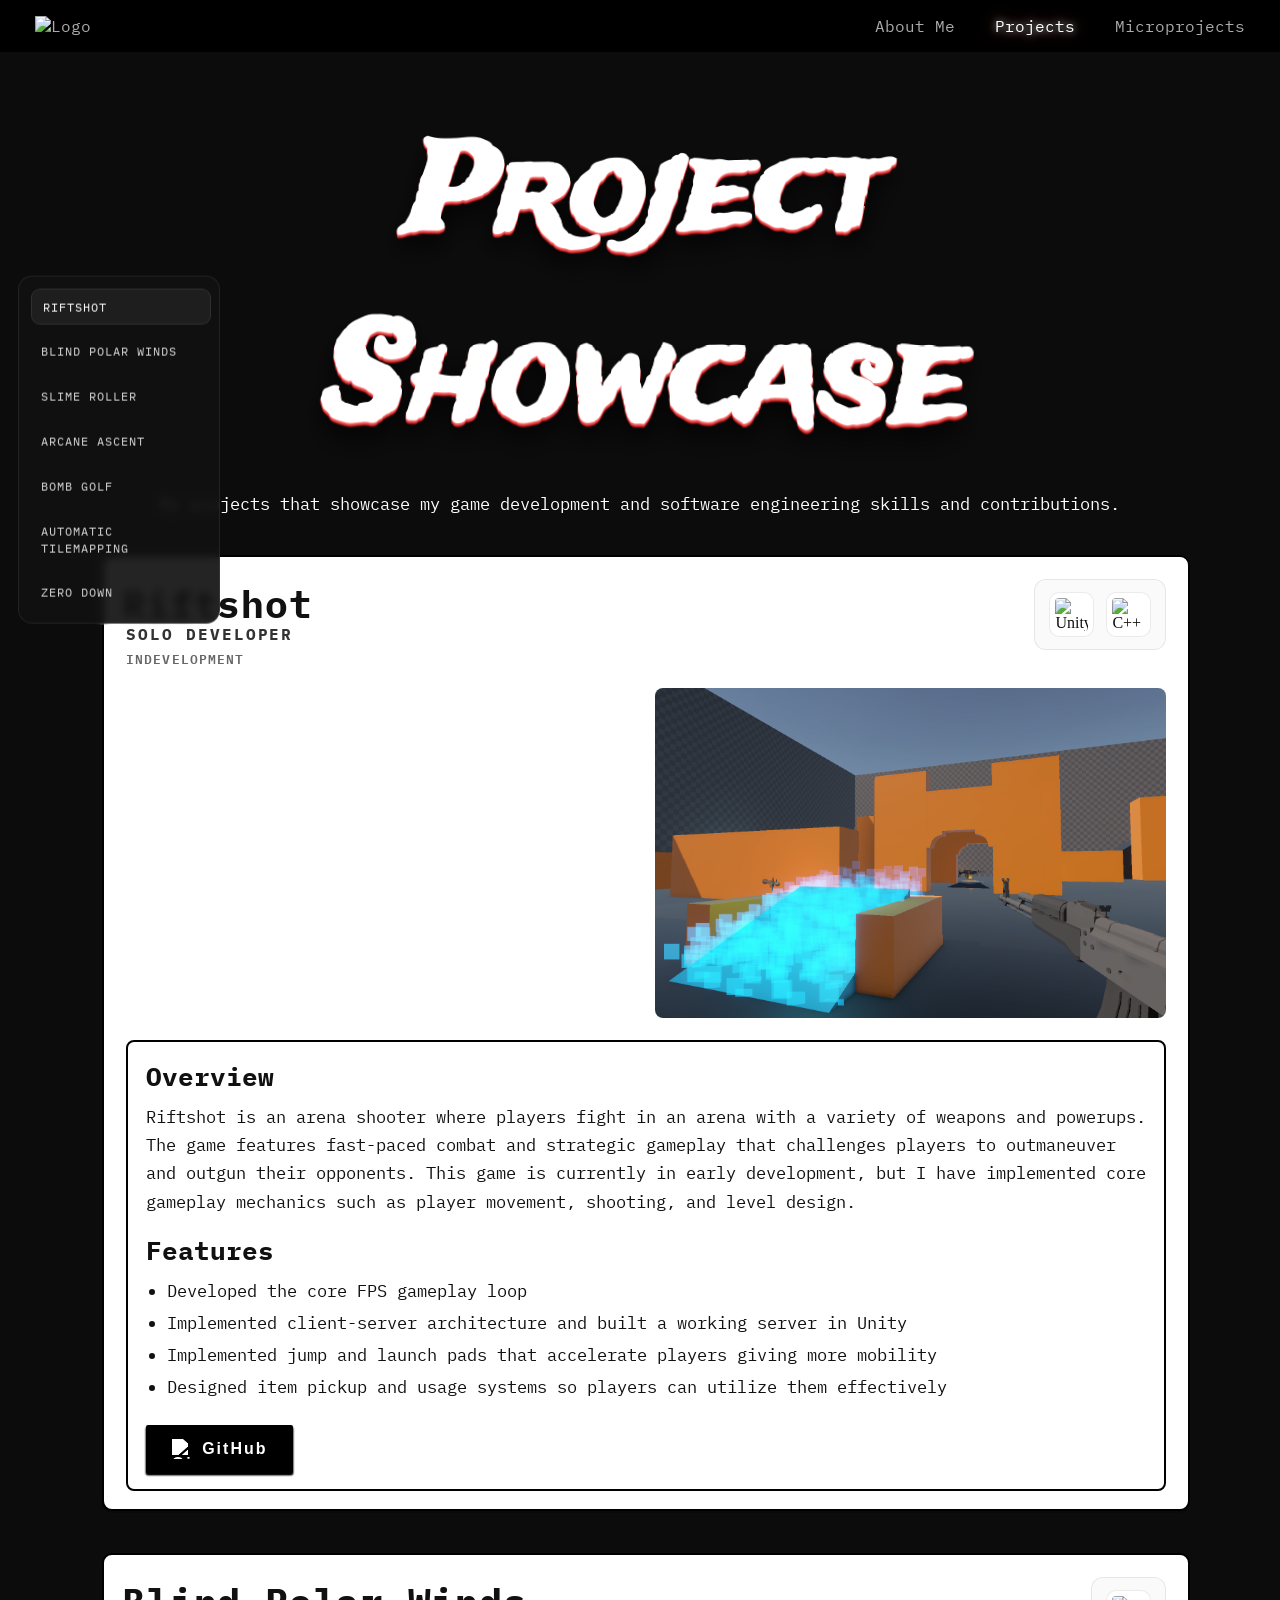
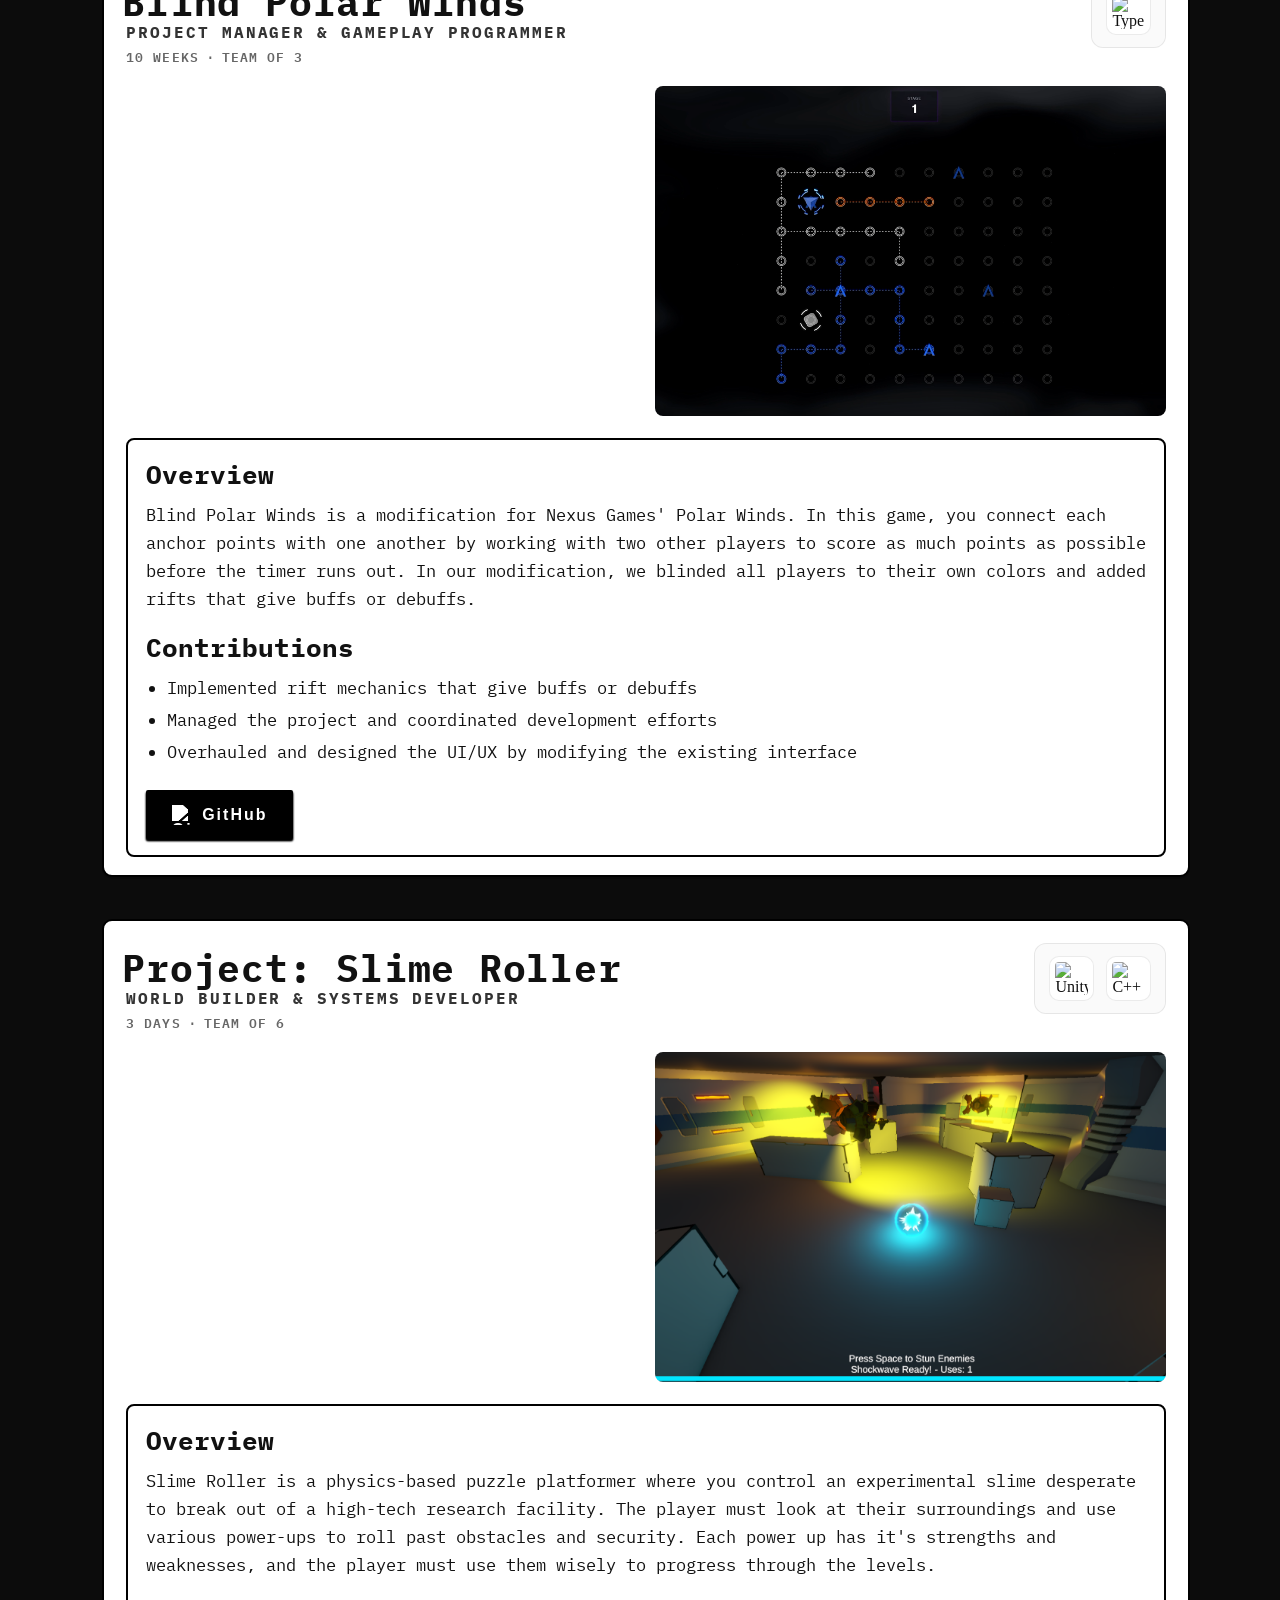
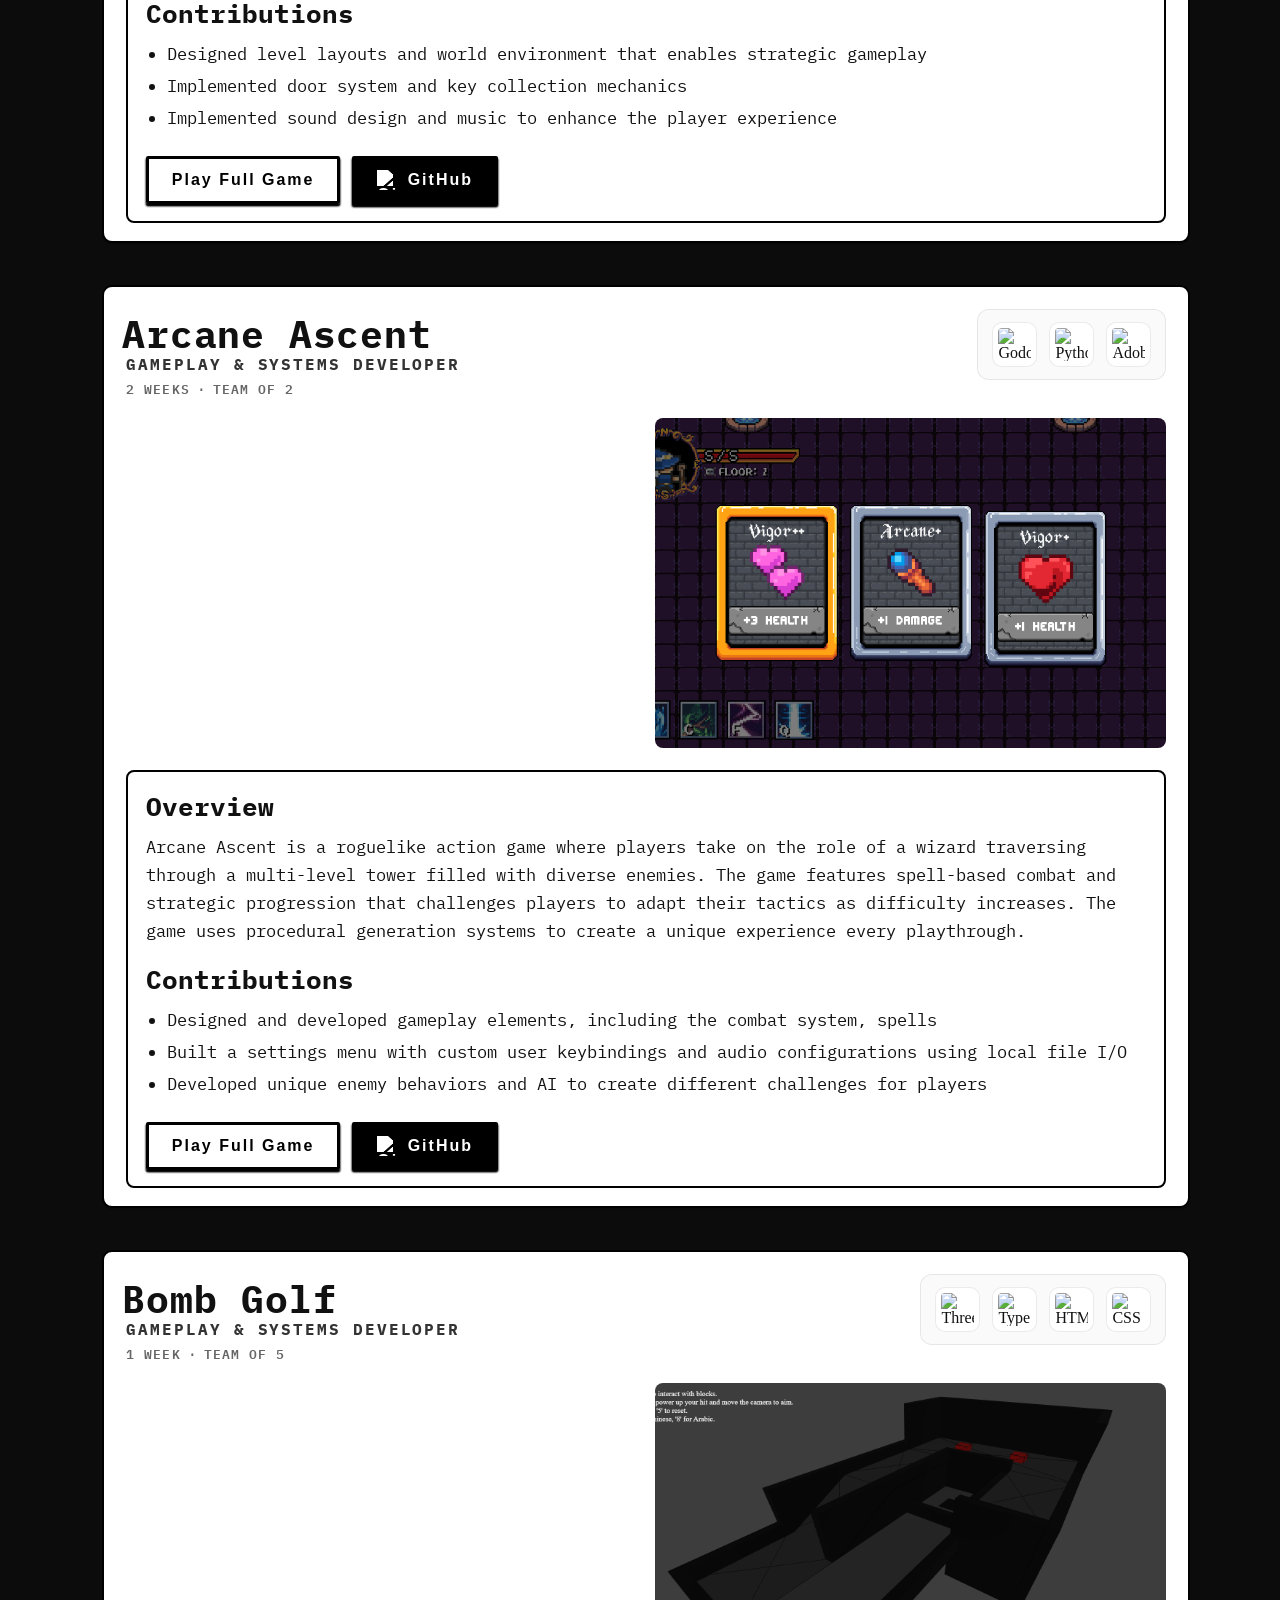
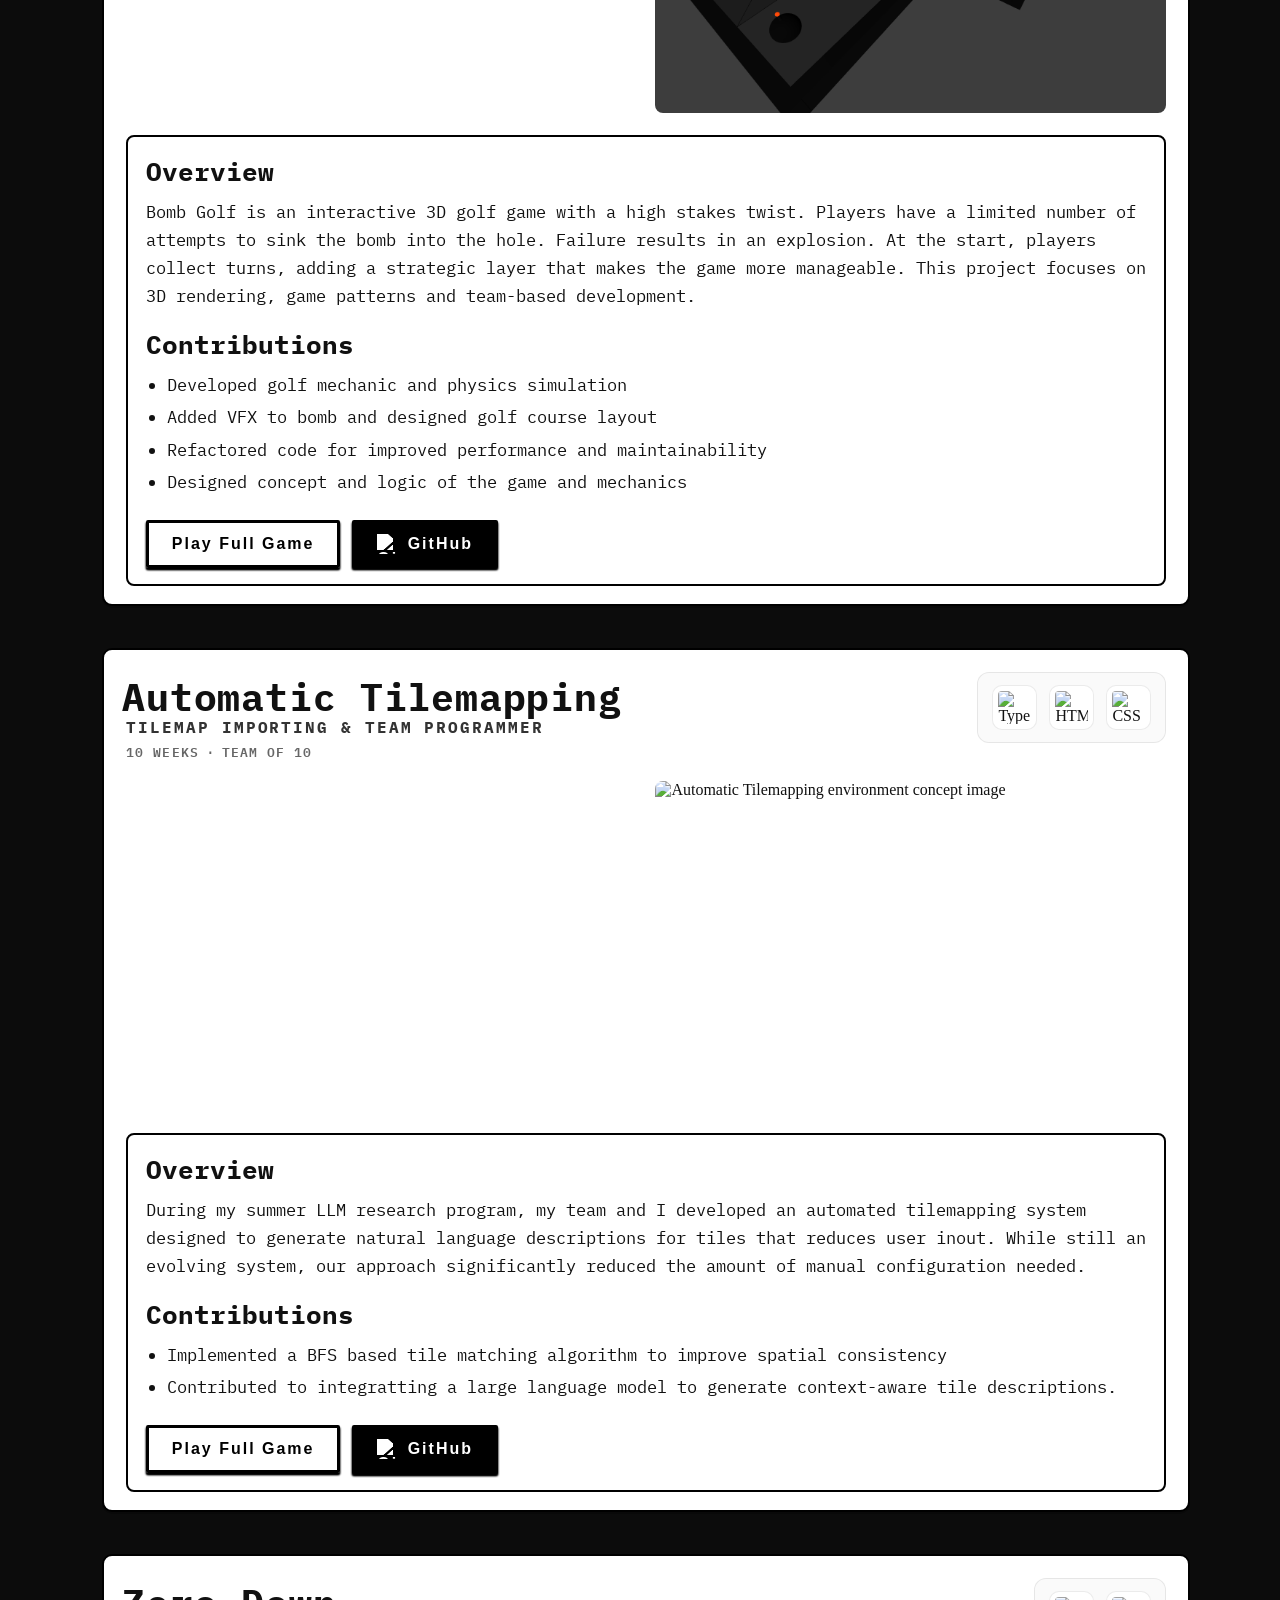
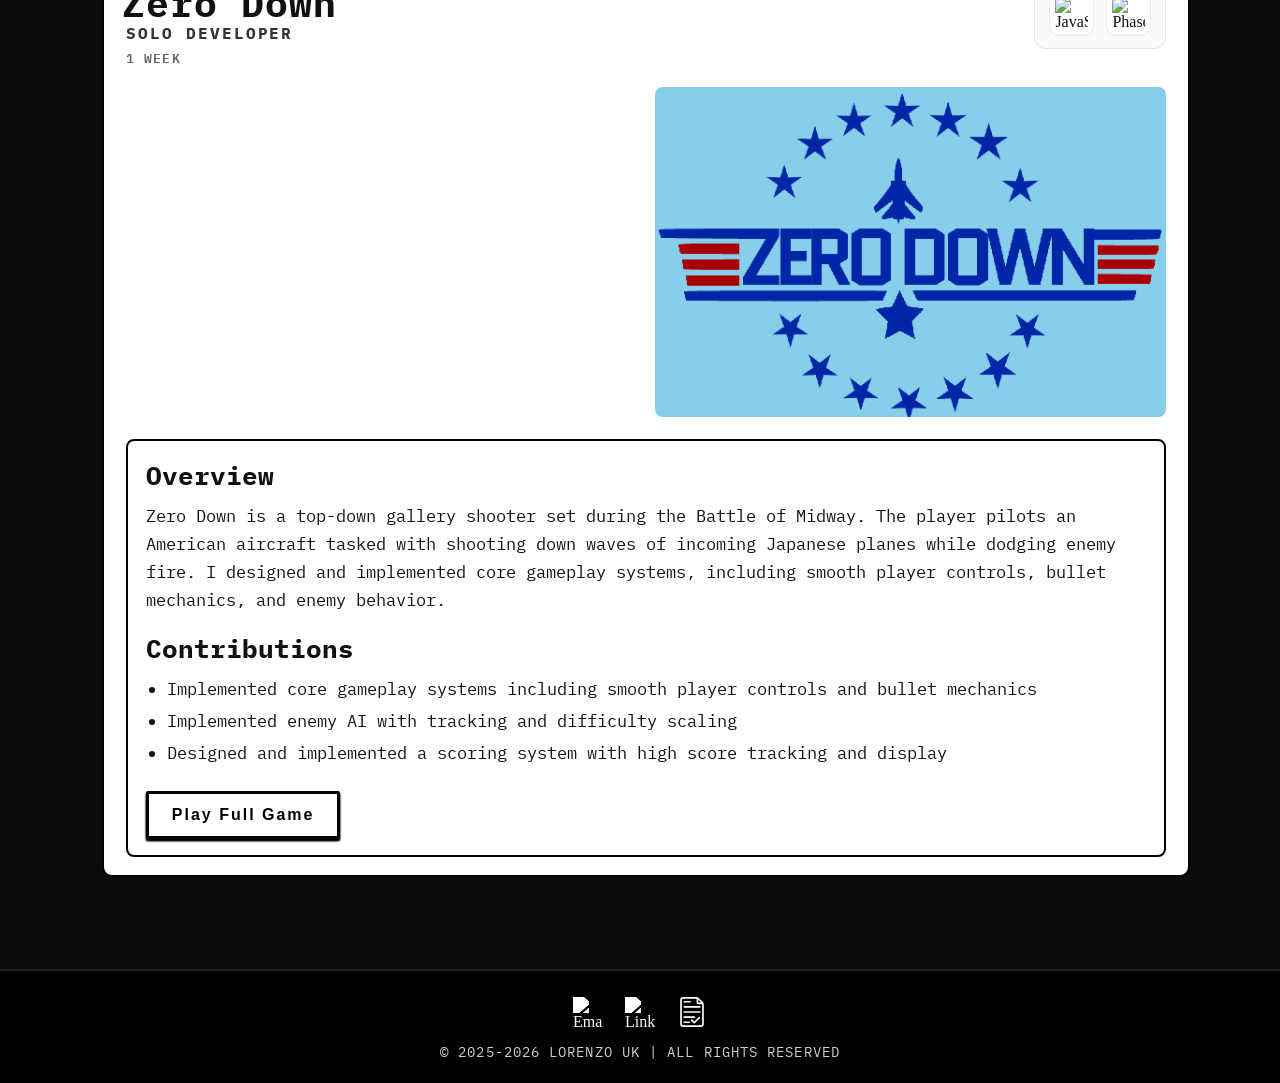
==== commit 27fbac54: "Portfolio v3.2.1 - New Tabs Projects and Microprojects" ====
--- a/projects.html
+++ b/projects.html
@@ -30,6 +30,8 @@
             <li><a href="#slime-roller">Slime Roller</a></li>
             <li><a href="#arcane-ascent">Arcane Ascent</a></li>
             <li><a href="#bomb-golf">Bomb Golf</a></li>
+            <li><a href="#automatic-tilemapping">Automatic Tilemapping</a></li>
+            <li><a href="#zero-down">Zero Down</a></li>
         </ul>
     </nav>
 
@@ -257,6 +259,92 @@
                                 <span>GitHub</span>
                             </a>
                             <a class="project-link project-link-primary" href="https://lorenzouk.github.io/bomb-golf/" target="_blank" rel="noopener noreferrer">
+                                <span>Play Full Game</span>
+                            </a>
+                        </div>
+                    </div>
+                </div>
+            </div>
+
+            <div class="featured-project-card" id="automatic-tilemapping" aria-label="Featured project showcase card">
+                <div class="featured-project-header">
+                    <div>
+                        <h2>Automatic Tilemapping</h2>
+                        <div class="project-role">Tilemap Importing & Team Programmer</div>
+                        <div class="project-time">10 Weeks ⋅ Team of 10</div>
+
+                    </div>
+                    <div class="project-tech-icons" aria-label="Project engines and languages used">
+                        <img class="icon-img" src="img/icons/typescript.svg" alt="TypeScript">
+                        <img class="icon-img" src="img/icons/html5.svg" alt="HTML">
+                        <img class="icon-img" src="img/icons/css.svg" alt="CSS">
+                    </div>
+                </div>
+
+                <div class="featured-images">
+                        <video autoplay muted loop playsinline data-pause-time="10">
+                            <source src="" type="video/mp4">
+                            Your browser does not support HTML5 video.
+                        </video>
+                    <img src="" alt="Automatic Tilemapping environment concept image">
+                </div>
+
+                <div class="project-details-stack">
+                    <div class="detail-block">
+                        <h3>Overview</h3>
+                        <p>During my summer LLM research program, my team and I developed an automated tilemapping system designed to generate natural language descriptions for tiles that reduces user inout. While still an evolving system, our approach significantly reduced the amount of manual configuration needed.</p>
+                        <h3>Contributions</h3>
+                        <ul>
+                            <li>Implemented a BFS based tile matching algorithm to improve spatial consistency</li>
+                            <li>Contributed to integratting a large language model to generate context-aware tile descriptions.</li>
+                        </ul>
+                        <div class="project-actions">
+                            <a class="project-link project-link-github" href="https://github.com/lorenzouk/bomb-golf" target="_blank" rel="noopener noreferrer" aria-label="GitHub repository for Bomb Golf">
+                                <img src="img/icons/social-github.svg" alt="GitHub">
+                                <span>GitHub</span>
+                            </a>
+                            <a class="project-link project-link-primary" href="https://lorenzouk.github.io/bomb-golf/" target="_blank" rel="noopener noreferrer">
+                                <span>Play Full Game</span>
+                            </a>
+                        </div>
+                    </div>
+                </div>
+            </div>
+
+            <div class="featured-project-card" id="zero-down" aria-label="Featured project showcase card">
+                <div class="featured-project-header">
+                    <div>
+                        <h2>Zero Down</h2>
+                        <div class="project-role">Solo Developer</div>
+                        <div class="project-time">1 Week</div>
+
+                    </div>
+                    <div class="project-tech-icons" aria-label="Project engines and languages used">
+                        <img class="icon-img" src="img/icons/javascript.svg" alt="JavaScript">
+                        <img class="icon-img" src="img/icons/phaser.png" alt="Phaser">
+                    </div>
+                </div>
+
+                <div class="featured-images">
+                        <video autoplay muted loop playsinline data-pause-time="10">
+                            <source src="" type="video/mp4">
+                            Your browser does not support HTML5 video.
+                        </video>
+                    <img src="img/showcase/zerodown/zerodown1.png" alt="Zero Down environment concept image">
+                </div>
+
+                <div class="project-details-stack">
+                    <div class="detail-block">
+                        <h3>Overview</h3>
+                        <p>Zero Down is a top-down gallery shooter set during the Battle of Midway. The player pilots an American aircraft tasked with shooting down waves of incoming Japanese planes while dodging enemy fire. I designed and implemented core gameplay systems, including smooth player controls, bullet mechanics, and enemy behavior. </p>
+                        <h3>Contributions</h3>
+                        <ul>
+                            <li>Implemented core gameplay systems including smooth player controls and bullet mechanics</li>
+                            <li>Implemented enemy AI with tracking and difficulty scaling</li>
+                            <li>Designed and implemented a scoring system with high score tracking and display</li>
+                        </ul>
+                        <div class="project-actions">
+                            <a class="project-link project-link-primary" href="https://lorenzouk.itch.io/zero-down" target="_blank" rel="noopener noreferrer">
                                 <span>Play Full Game</span>
                             </a>
                         </div>
